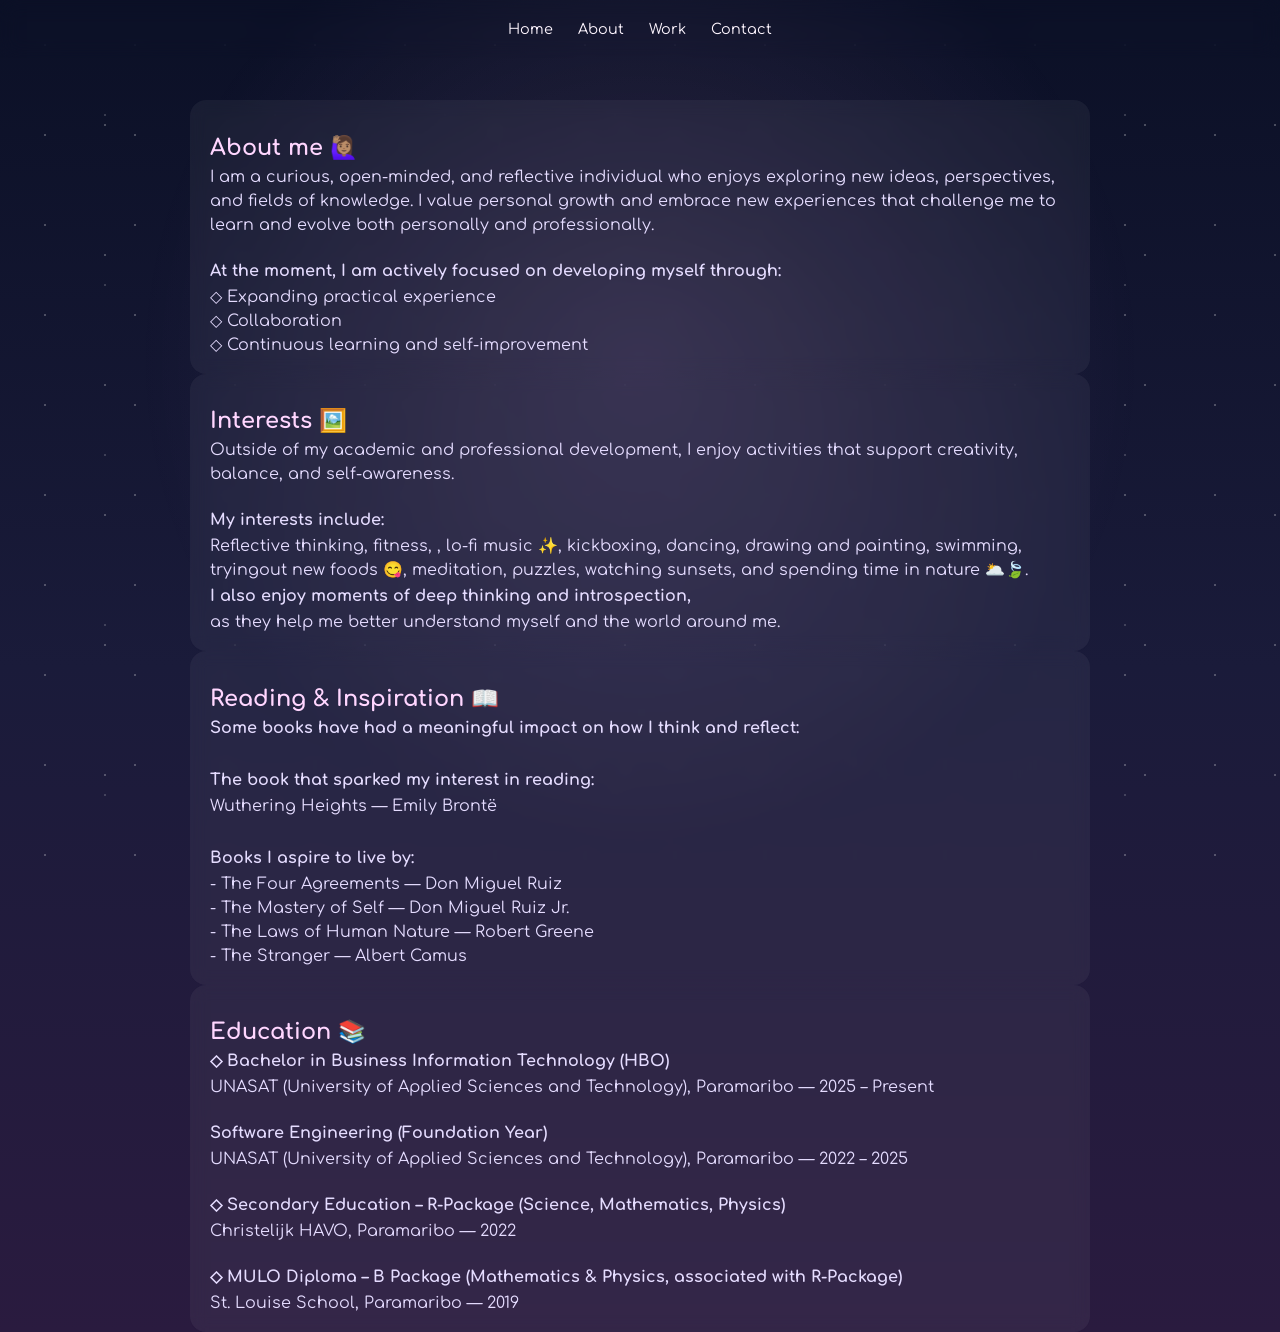
==== about.html @ 30483607 "Test update" ====
<!-- about page of the portfolio website -->
<!DOCTYPE html>
<html lang="en">
<head>
  <meta charset="UTF-8"/>
  <meta name="viewport" content="width=device-width, initial-scale=1.0"/>

  <title>About Julisha</title>

  <link rel="stylesheet" href="css/main.css"/>
</head>
<body>

  <nav>
    <ul>
      <li><a href="index.html">Home</a></li>
      <li><a href="about.html">About</a></li>
      <li><a href="work.html">Work</a></li>
      <li><a href="contact.html">Contact</a></li>
    </ul>
  </nav>

  <main class="page-content">

    <section class="section">
      <h2>About me 🙋🏽‍♀️</h2>

      <p>
        I am a curious, open-minded, and reflective individual 
        who enjoys exploring new ideas, perspectives, and fields of 
        knowledge. I value personal growth and embrace new experiences 
        that challenge me to learn and evolve both personally and professionally.
      </p>

      <br>

      <p><strong>At the moment, I am actively focused on developing myself through:</strong></p>
      <p>
        ◇ Expanding practical experience<br>
        ◇ Collaboration<br>
        ◇ Continuous learning and self-improvement
      </p>
    </section>


    <section class="section">

      <h2>Interests 🖼️</h2>

      <p>
        Outside of my academic and professional development, 
        I enjoy activities that support creativity, balance, and self-awareness. 
        </p>
      <br>
        <p><strong>My interests include:</strong></p>
        <p>
        Reflective thinking, fitness, , lo-fi music ✨, kickboxing, dancing, 
        drawing and painting, swimming, tryingout new foods 😋, meditation, 
        puzzles, watching sunsets, and spending time in nature 🌥️🍃. <br>
        </p>
       <p><strong>I also enjoy moments of deep thinking and introspection, </strong></p>
       <p>as they help me better understand myself and the world around me.
      </p>

    </section>
<section class="section">

      <h2>Reading & Inspiration 📖</h2>
      
      <p><strong>Some books have had a meaningful impact on how I think and reflect:</strong></p>
<p> <br>
       <p><strong>The book that sparked my interest in reading:</strong></p>
        <p>Wuthering Heights — Emily Brontë</p>
<p>  <br>
      <p><strong>Books I aspire to live by:</strong></p>
        <p> 
        - The Four Agreements — Don Miguel Ruiz<br>
        - The Mastery of Self — Don Miguel Ruiz Jr.<br>
        - The Laws of Human Nature — Robert Greene<br>
        - The Stranger — Albert Camus
    </p>
    </section>


    <section class="section">

      <h2>Education 📚</h2>

      <p><strong>◇ Bachelor in Business Information Technology (HBO)</strong></p>
       <p>UNASAT (University of Applied Sciences and Technology), Paramaribo — 2025 – Present</p>
       
      <br>
      <p><strong>Software Engineering (Foundation Year)</strong></p>
        <p>UNASAT (University of Applied Sciences and Technology), Paramaribo — 2022 – 2025</p>

      <br>

      <p><strong>◇ Secondary Education – R-Package (Science, Mathematics, Physics)</strong></p>
      <p>Christelijk HAVO, Paramaribo — 2022</p>

      <br>

      <p><strong>◇ MULO Diploma – B Package (Mathematics & Physics, associated with R-Package)</strong></p>
      <p>St. Louise School, Paramaribo — 2019</p>

    </section>

  </main>

  <script src="js/script.js"></script>
</body>
</html>
---- css/main.css ----
@import url('https://fonts.googleapis.com/css2?family=Comfortaa:wght@300;400;500;600&display=swap');

/* =========================
   GLOBAL RESET + BODY
   ========================= */
* {
  box-sizing: border-box;
}

body {
  margin: 0;
  font-family: 'Comfortaa', sans-serif;
  color: #fef6ff;
  background: linear-gradient(180deg, #0b1026, #1a1b3a, #2a1b3f);
  min-height: 100vh;
  position: relative;
}

/* =========================
   BACKGROUND EFFECT
   ========================= */
body::before {
  content: "";
  position: fixed;
  inset: 0;
  background-image:
    radial-gradient(white 1px, transparent 1px),
    radial-gradient(white 1px, transparent 1px),
    radial-gradient(rgba(255,255,255,0.7) 1px, transparent 1px);
  background-size: 90px 90px, 130px 130px, 170px 170px;
  background-position: 0 0, 40px 60px, 20px 30px;
  opacity: 0.25;
  z-index: -1;
}

body::after {
  content: "";
  position: fixed;
  inset: 0;
  background: radial-gradient(circle at 50% 40%, rgba(255, 182, 255, 0.12), transparent 60%);
  z-index: -1;
}

/* =========================
   NAVBAR
   ========================= */
nav {
  width: 100%;
  padding: 20px;
  position: fixed;
  top: 0;
  backdrop-filter: blur(10px);
}

nav ul {
  display: flex;
  justify-content: center;
  gap: 25px;
  list-style: none;
  margin: 0;
  padding: 0;
}

nav a {
  text-decoration: none;
  color: #fef6ff;
  font-size: 0.9rem;
  transition: 0.3s;
}

nav a:hover {
  color: #ffd6ff;
}

/* =========================
   HERO (HOME)
   ========================= */
.hero {
  min-height: 60vh;
  display: flex;
  flex-direction: column;
  justify-content: center;
  align-items: center;
  text-align: center;
  padding: 20px;
}

h1 {
  font-size: 1.8rem;
  text-shadow: 0 0 10px rgba(255, 200, 255, 0.2);
}

.hero p {
  font-size: 1.3rem;
  color: #bcd4ff;
}

.profile-pic {
  width: 180px;
  height: 180px;
  object-fit: cover;
  border-radius: 50%;
  margin-top: 10px;
  border: 3px solid rgba(255,255,255,0.3);
  box-shadow: 0 0 25px rgba(255,255,255,0.15);
}

/* =========================
   SHARED SECTION STYLE
   ========================= */
.section {
  max-width: 900px;
  margin: auto;
  padding: 15px 20px;
  background: rgba(255, 255, 255, 0.05);
  backdrop-filter: blur(8px);
  border-radius: 16px;
  transition: 0.3s ease;
}

.section:hover {
  transform: translateY(-2px);
}

h2 {
  font-size: 1.4rem;
  margin-bottom: 4px;
  color: #ffd6ff;
}

.section p {
  line-height: 1.5;
  margin: 2px 0;
  color: #e5dcff;
}

/* =========================
   SKILLS
   ========================= */
.skills {
  display: flex;
  flex-wrap: wrap;
  gap: 15px;
}

.skills span {
  padding: 12px 20px;
  background: rgba(255,255,255,0.08);
  border-radius: 30px;
  backdrop-filter: blur(8px);
}

/* =========================
   LINKS
   ========================= */
a {
  color: #23e69b;
  text-decoration: none;
  transition: 0.3s ease;
}

a:hover {
  color: #ffffff;
}

/* =========================
   GLOBAL PAGE OFFSET
   ========================= */
.page-content {
  padding-top: 100px;
}

/* =========================
   MOBILE
   ========================= */
@media (max-width: 768px) {
  h1 { font-size: 1.5rem; }
  .hero p { font-size: 1rem; }
  .profile-pic { width: 140px; height: 140px; }
  nav ul { gap: 15px; }
  h2 { font-size: 1.2rem; }
}
.hero h1 {
  margin-bottom: 2px;
}

.hero p {
  margin: 2px 0;
}

/* =========================
   LISTS INSIDE SECTIONS
   ========================= */
.section ul {
  margin: 8px 0 18px 18px;
  padding: 0;
  line-height: 1.6;
  color: #e5dcff;
}
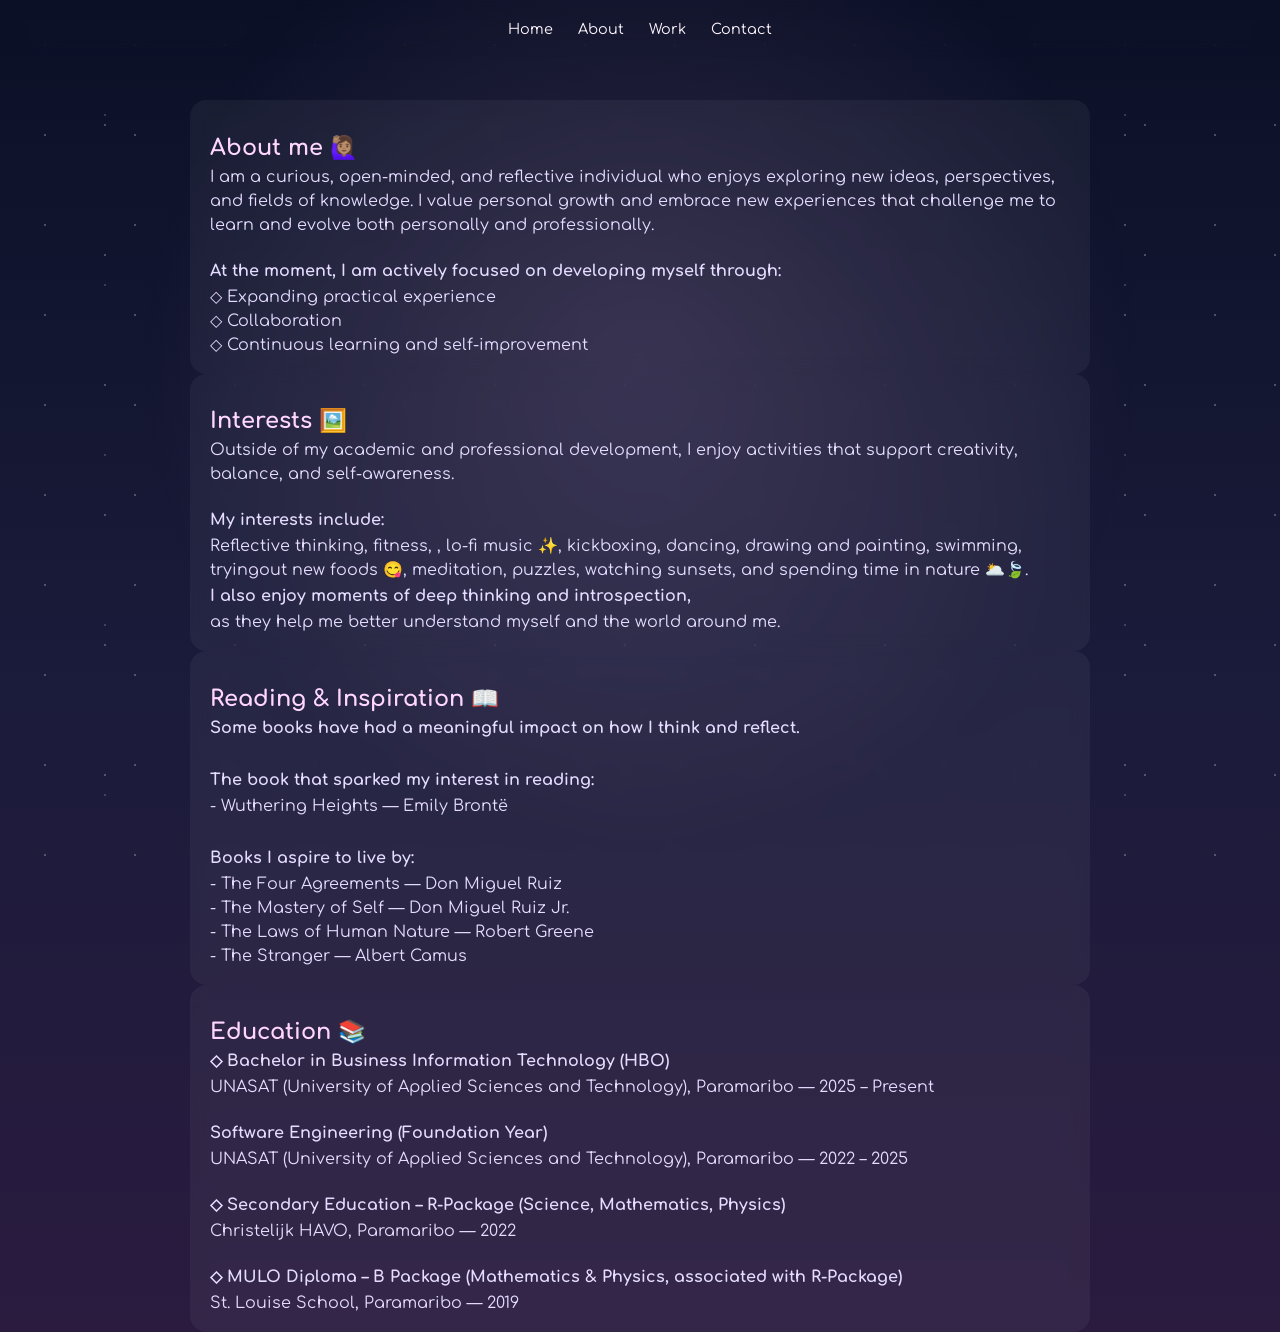
==== commit 8a99d553: "Test update" ====
--- a/about.html
+++ b/about.html
@@ -67,10 +67,10 @@
 
       <h2>Reading & Inspiration 📖</h2>
       
-      <p><strong>Some books have had a meaningful impact on how I think and reflect:</strong></p>
+      <p><strong>Some books have had a meaningful impact on how I think and reflect.</strong></p>
 <p> <br>
        <p><strong>The book that sparked my interest in reading:</strong></p>
-        <p>Wuthering Heights — Emily Brontë</p>
+        <p>- Wuthering Heights — Emily Brontë</p>
 <p>  <br>
       <p><strong>Books I aspire to live by:</strong></p>
         <p> 
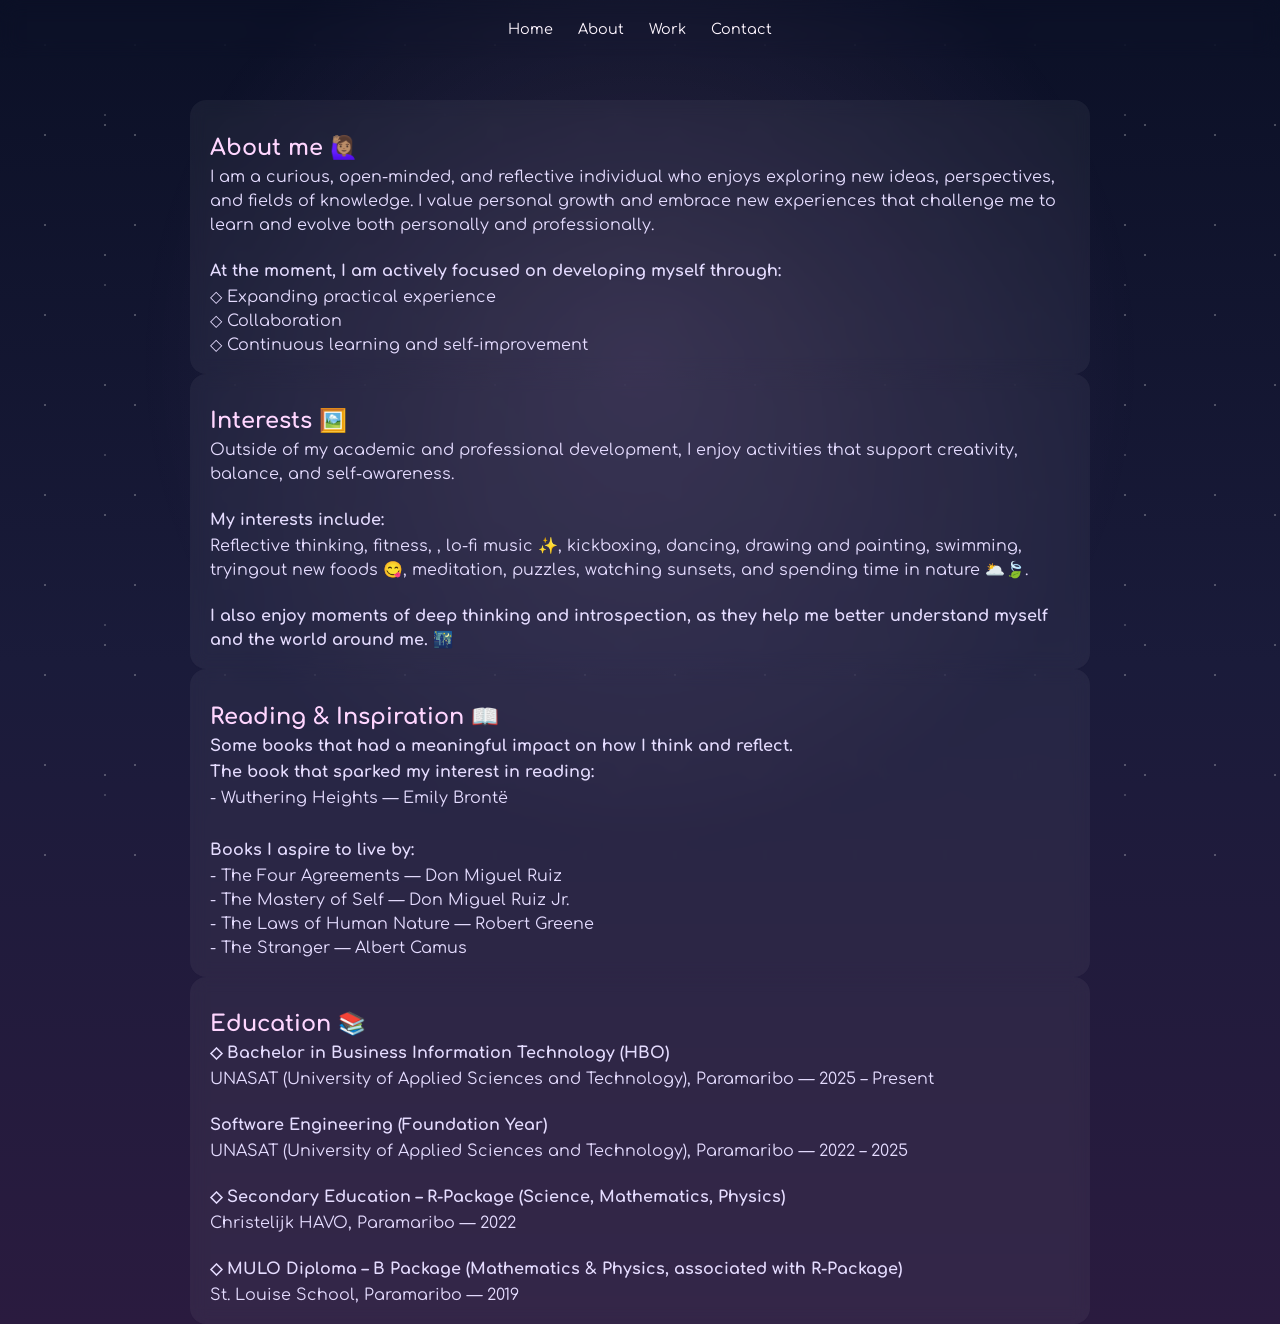
==== commit b067f400: "Test update" ====
--- a/about.html
+++ b/about.html
@@ -57,9 +57,10 @@
         Reflective thinking, fitness, , lo-fi music ✨, kickboxing, dancing, 
         drawing and painting, swimming, tryingout new foods 😋, meditation, 
         puzzles, watching sunsets, and spending time in nature 🌥️🍃. <br>
-        </p>
-       <p><strong>I also enjoy moments of deep thinking and introspection, </strong></p>
-       <p>as they help me better understand myself and the world around me.
+        </p> <br>
+       <p><strong>I also enjoy moments of deep thinking and introspection,
+        as they help me better understand myself and the world around me. 🌃</strong></p>
+      
       </p>
 
     </section>
@@ -67,8 +68,7 @@
 
       <h2>Reading & Inspiration 📖</h2>
       
-      <p><strong>Some books have had a meaningful impact on how I think and reflect.</strong></p>
-<p> <br>
+      <p><strong>Some books that had a meaningful impact on how I think and reflect.</strong></p>
        <p><strong>The book that sparked my interest in reading:</strong></p>
         <p>- Wuthering Heights — Emily Brontë</p>
 <p>  <br>
--- a/css/main.css
+++ b/css/main.css
@@ -1,3 +1,7 @@
+/* =========================
+ main css file for the portfolio website
+=========================*/
+
 @import url('https://fonts.googleapis.com/css2?family=Comfortaa:wght@300;400;500;600&display=swap');
 
 /* =========================
@@ -128,6 +132,15 @@
   color: #ffd6ff;
 }
 
+/* ADDED H3 */
+h3 {
+  font-size: 1.0rem;       /* same feel as h2 */
+  margin-bottom: 4px;
+  color: #ffd6ff;          /* same accent as h2 */
+  font-weight: 100;        /* thicker highlight */
+  text-shadow: 0 0 8px rgba(255, 214, 255, 0.15);
+}
+
 .section p {
   line-height: 1.5;
   margin: 2px 0;
@@ -180,6 +193,7 @@
   nav ul { gap: 15px; }
   h2 { font-size: 1.2rem; }
 }
+
 .hero h1 {
   margin-bottom: 2px;
 }
@@ -197,3 +211,4 @@
   line-height: 1.6;
   color: #e5dcff;
 }
+
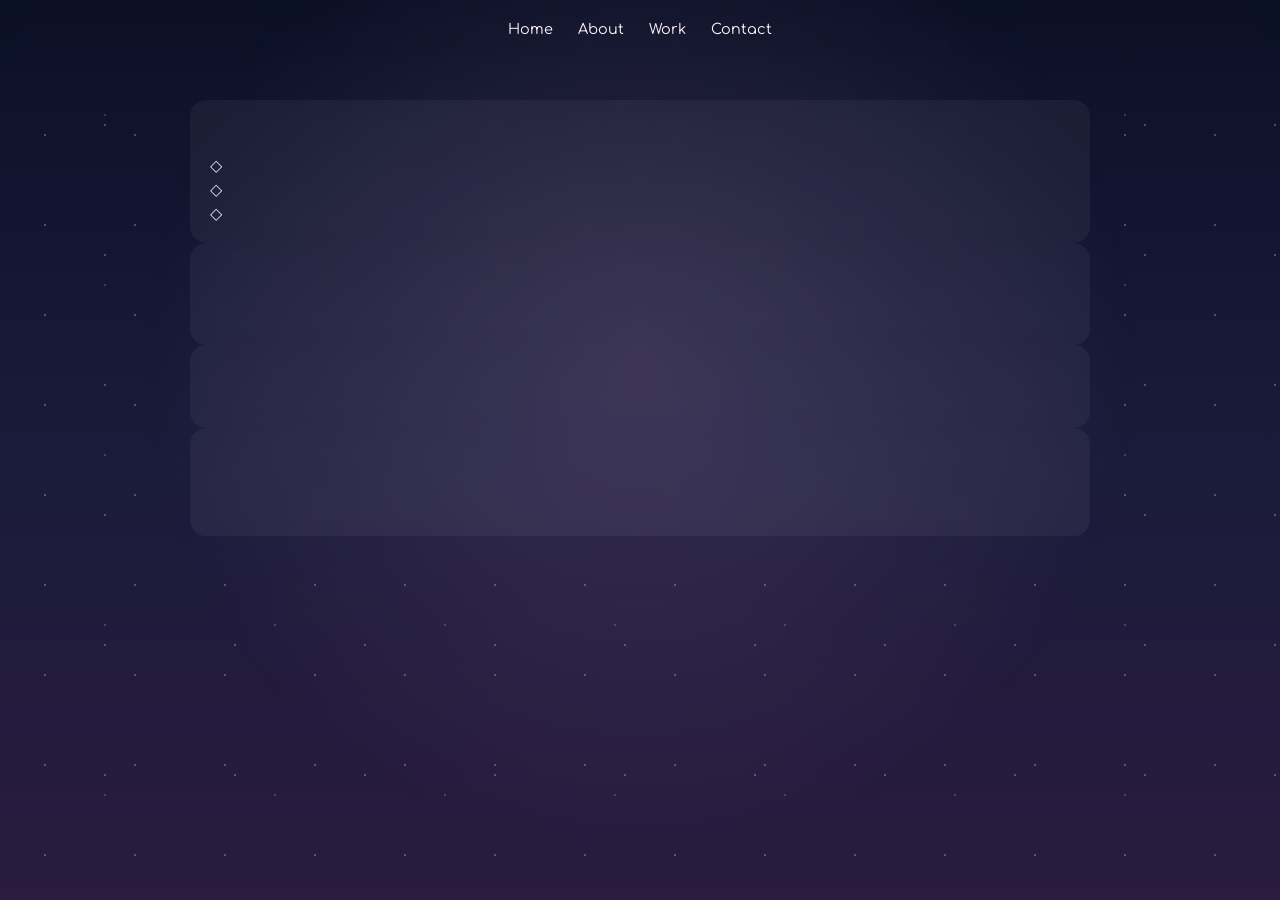
==== commit 0ea55ebf: "Test update" ====
--- a/about.html
+++ b/about.html
@@ -23,86 +23,171 @@
   <main class="page-content">
 
     <section class="section">
-      <h2>About me 🙋🏽‍♀️</h2>
+      <h2 data-en="About me 🙋🏽‍♀️" data-nl="Over mij 🙋🏽‍♀️"></h2>
 
-      <p>
-        I am a curious, open-minded, and reflective individual 
+      <p
+        data-en="I am a curious, open-minded, and reflective individual 
         who enjoys exploring new ideas, perspectives, and fields of 
         knowledge. I value personal growth and embrace new experiences 
-        that challenge me to learn and evolve both personally and professionally.
-      </p>
+        that challenge me to learn and evolve both personally and professionally." 
+
+        data-nl="Ik ben een nieuwsgierig, open-minded en reflectief persoon 
+        die graag nieuwe ideeën, perspectieven en kennisgebieden verkent. 
+        Ik hecht veel waarde aan persoonlijke groei en sta open voor nieuwe ervaringen 
+        die mij uitdagen om zowel persoonlijk als professioneel te leren en te groeien."
+      ></p>
 
       <br>
 
-      <p><strong>At the moment, I am actively focused on developing myself through:</strong></p>
       <p>
-        ◇ Expanding practical experience<br>
-        ◇ Collaboration<br>
-        ◇ Continuous learning and self-improvement
-      </p>
+        <strong data-en= "At the moment, I am actively focused on developing myself through:"
+                data-nl="Op dit moment ben ik actief bezig met mijn persoonlijke ontwikkeling door middel van:"
+        ></strong></p>
+      <p>
+
+  ◇ <span data-en="Expanding practical experience" data-nl="Het uitbreiden van praktische ervaring"></span><br>
+  ◇ <span data-en="Collaboration" data-nl="Samenwerking"></span><br>
+  ◇ <span data-en="Continuous learning and self-improvement" data-nl="Continu leren en zelfverbetering"></span>
+</p>
     </section>
 
 
     <section class="section">
 
-      <h2>Interests 🖼️</h2>
+      <h2 data-en="Interests 🖼️" data-nl="Interesses 🖼️"></h2>
 
-      <p>
-        Outside of my academic and professional development, 
-        I enjoy activities that support creativity, balance, and self-awareness. 
-        </p>
+      <p
+        data-en="Outside of my academic and professional development, 
+        I enjoy activities that support creativity, balance, and self-awareness."
+
+        data-nl="Buiten mijn academische en professionele ontwikkeling, 
+        geniet ik van activiteiten die creativiteit, balans en zelfbewustheid ondersteunen."
+      ></p>
       <br>
-        <p><strong>My interests include:</strong></p>
-        <p>
-        Reflective thinking, fitness, , lo-fi music ✨, kickboxing, dancing, 
-        drawing and painting, swimming, tryingout new foods 😋, meditation, 
-        puzzles, watching sunsets, and spending time in nature 🌥️🍃. <br>
-        </p> <br>
-       <p><strong>I also enjoy moments of deep thinking and introspection,
-        as they help me better understand myself and the world around me. 🌃</strong></p>
+        <h3 data-en="My interests include:" data-nl="Mijn interesses zijn:"></h3>
+        <p
+         data-en="Reflective thinking, fitness, lo-fi music ✨, kickboxing, dancing, drawing and painting, 
+         swimming, trying out new foods 😋, meditation, puzzles, watching sunsets, and 
+         spending time in nature 🌥️🍃."
+  
+         data-nl="Reflectief denken, fitness, lo-fi muziek ✨, kickboksen, dansen, tekenen en schilderen,
+         zwemmen, nieuwe gerechten uitproberen 😋, meditatie, puzzels, genieten van zonsondergangen en tijd 
+         doorbrengen in de natuur 🌥️🍃."
+     ></p>
+
+    <br>
+  <p>
+  <strong
+    data-en="I also enjoy moments of deep thinking and introspection, 
+    as they help me better understand myself and the world around me. 🌃"
+
+    data-nl="Ik geniet ook van momenten van diep nadenken en zelfreflectie, 
+    omdat deze mij helpen mezelf en de wereld om mij heen beter te begrijpen. 🌃"
+  ></strong>
+</p>
       
       </p>
 
     </section>
 <section class="section">
 
-      <h2>Reading & Inspiration 📖</h2>
+      <h2 data-en="Reading & Inspiration 📖" data-nl="Lezen & Inspiratie 📖"></h2>
       
-      <p><strong>Some books that had a meaningful impact on how I think and reflect.</strong></p>
-       <p><strong>The book that sparked my interest in reading:</strong></p>
-        <p>- Wuthering Heights — Emily Brontë</p>
-<p>  <br>
-      <p><strong>Books I aspire to live by:</strong></p>
-        <p> 
-        - The Four Agreements — Don Miguel Ruiz<br>
-        - The Mastery of Self — Don Miguel Ruiz Jr.<br>
-        - The Laws of Human Nature — Robert Greene<br>
-        - The Stranger — Albert Camus
-    </p>
+      <p
+  data-en="Some books that had a meaningful impact on how I think and reflect."
+  data-nl="Enkele boeken die een betekenisvolle invloed hebben gehad op mijn manier van denken en reflecteren."
+></p>
+
+<p
+  data-en="The book that sparked my interest in reading:"
+  data-nl="Het boek dat mijn interesse in lezen heeft aangewakkerd:"
+></p>
+
+<p>
+  <span data-en="- Wuthering Heights — Emily Brontë"
+        data-nl="- Wuthering Heights — Emily Brontë"></span>
+</p>
+
+<br>
+
+<h3
+  data-en="Books I aspire to live by:"
+  data-nl="Boeken die ik probeer te integreren in mijn leven:"
+></h3>
+
+<p>
+  <span data-en="- The Four Agreements — Don Miguel Ruiz<br>"
+        data-nl="- The Four Agreements — Don Miguel Ruiz<br>"></span>
+
+  <span data-en="- The Mastery of Self — Don Miguel Ruiz Jr.<br>"
+        data-nl="- The Mastery of Self — Don Miguel Ruiz Jr.<br>"></span>
+
+  <span data-en="- The Laws of Human Nature — Robert Greene<br>"
+        data-nl="- De wetten van de menselijke natuur — Robert Greene<br>"></span>
+
+  <span data-en="- The Stranger — Albert Camus"
+        data-nl="- The Stranger — Albert Camus"></span>
+</p>
     </section>
 
 
     <section class="section">
 
-      <h2>Education 📚</h2>
+      <h2 data-en="Education 📚" data-nl="Opleidingen 📚"></h2>
 
-      <p><strong>◇ Bachelor in Business Information Technology (HBO)</strong></p>
-       <p>UNASAT (University of Applied Sciences and Technology), Paramaribo — 2025 – Present</p>
-       
-      <br>
-      <p><strong>Software Engineering (Foundation Year)</strong></p>
-        <p>UNASAT (University of Applied Sciences and Technology), Paramaribo — 2022 – 2025</p>
+      <p>
+  <strong
+    data-en="📚 Bachelor in Business Information Technology (HBO)"
+    data-nl="📚 Bachelor in Bedrijfskundige Informatica (HBO)"
+  ></strong>
+</p>
 
-      <br>
+<p
+  data-en="UNASAT (University of Applied Sciences and Technology), Paramaribo — 2025 – Present"
+  data-nl="UNASAT (University of Applied Sciences and Technology), Paramaribo — 2025 – heden"
+></p>
 
-      <p><strong>◇ Secondary Education – R-Package (Science, Mathematics, Physics)</strong></p>
-      <p>Christelijk HAVO, Paramaribo — 2022</p>
+<br>
 
-      <br>
+<p>
+  <strong
+    data-en="Software Engineering (Foundation Year)"
+    data-nl="Software Engineering (Propedeusejaar)"
+  ></strong>
+</p>
 
-      <p><strong>◇ MULO Diploma – B Package (Mathematics & Physics, associated with R-Package)</strong></p>
-      <p>St. Louise School, Paramaribo — 2019</p>
+<p
+  data-en="UNASAT (University of Applied Sciences and Technology), Paramaribo — 2022 – 2025"
+  data-nl="UNASAT (University of Applied Sciences and Technology), Paramaribo — 2022 – 2025"
+></p>
 
+<br>
+
+<p>
+  <strong
+    data-en="📗 Secondary Education – R-Package (Science, Mathematics, Physics)"
+    data-nl="📗 Voortgezet Onderwijs – R-Pakket (Natuurkunde, Wiskunde, Scheikunde)"
+  ></strong>
+</p>
+
+<p
+  data-en="Christelijk HAVO, Paramaribo — 2022"
+  data-nl="Christelijk HAVO, Paramaribo — 2022"
+></p>
+
+<br>
+
+<p>
+  <strong
+    data-en="📄 MULO Diploma – B Package (Mathematics & Physics, associated with R-Package)"
+    data-nl="📄 MULO Diploma – B-Pakket (Wiskunde & Natuurkunde, gekoppeld aan R-Pakket)"
+  ></strong>
+</p>
+
+<p
+  data-en="St. Louise School, Paramaribo — 2019"
+  data-nl="St. Louise School, Paramaribo — 2019"
+></p>
     </section>
 
   </main>
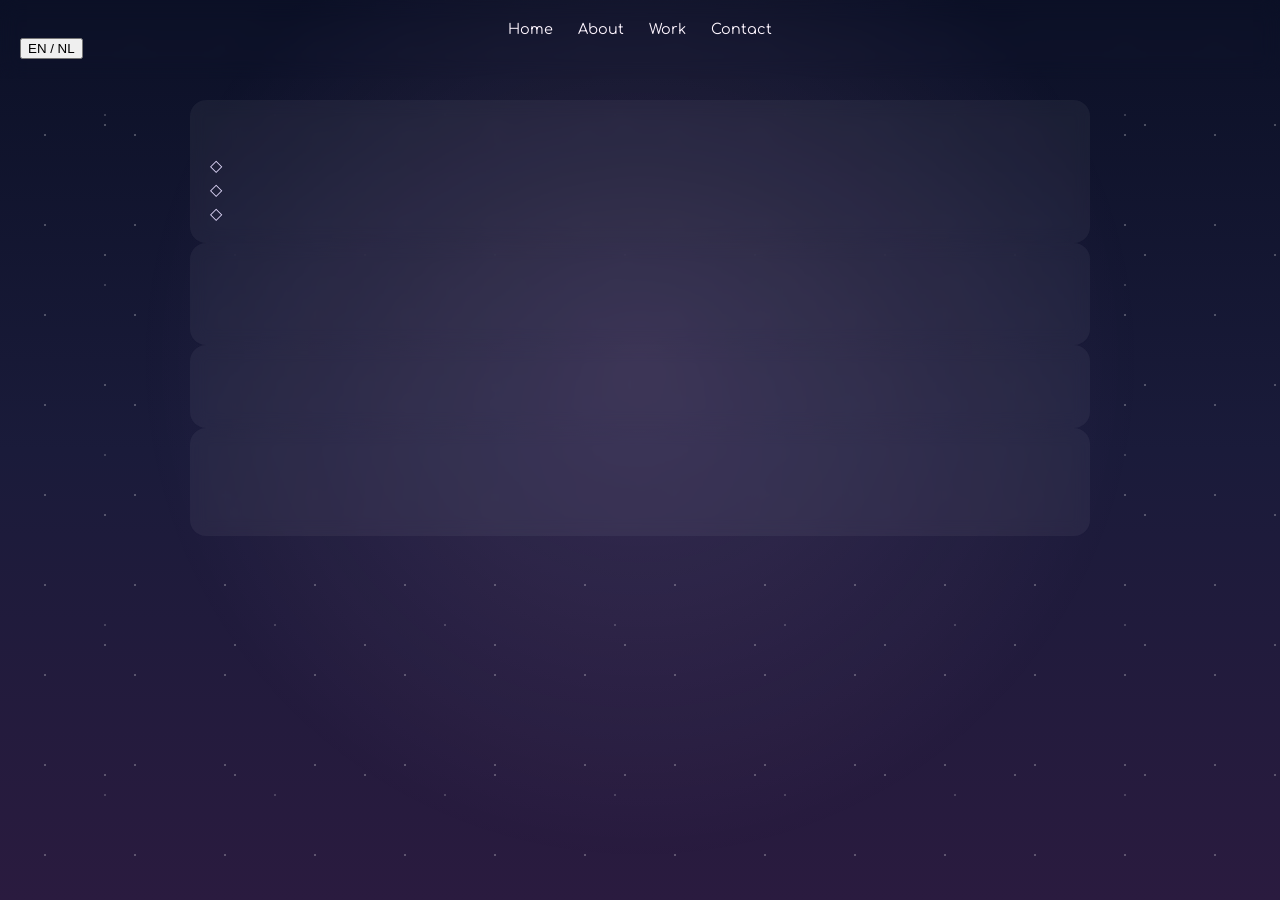
==== commit 03c606aa: "Test update" ====
--- a/about.html
+++ b/about.html
@@ -18,6 +18,9 @@
       <li><a href="work.html">Work</a></li>
       <li><a href="contact.html">Contact</a></li>
     </ul>
+
+     <!-- LANGUAGE BUTTON -->
+    <button onclick="switchLanguage()" class="lang-btn">EN / NL</button>
   </nav>
 
   <main class="page-content">
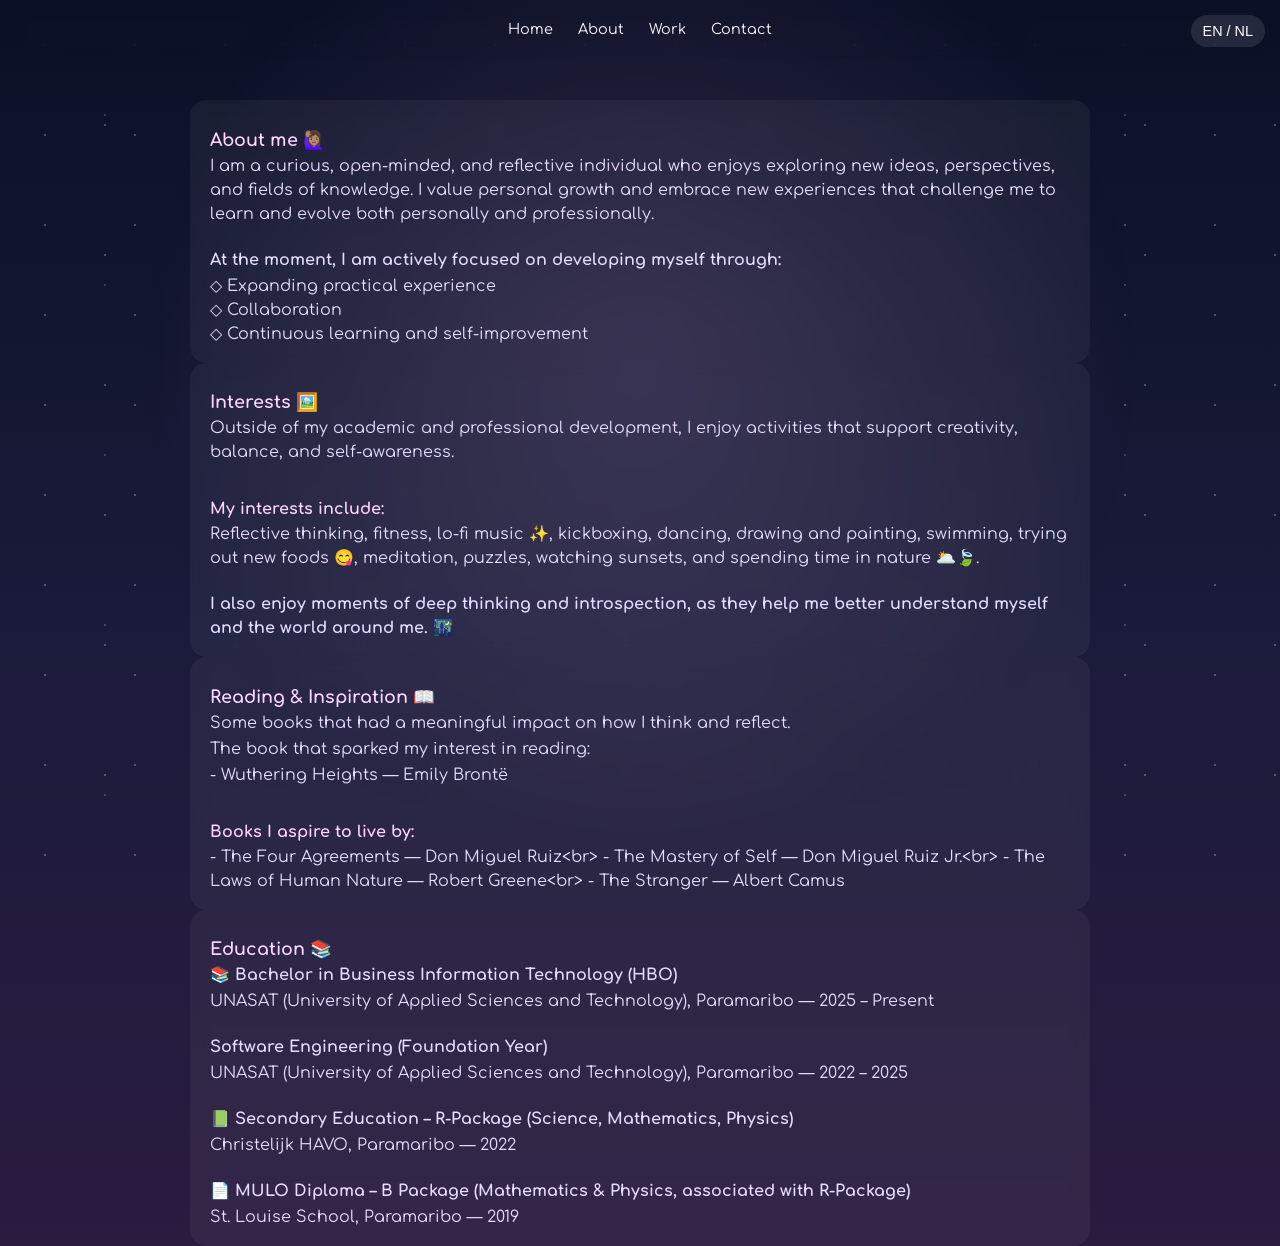
==== commit f335e7d6: "Test update" ====
--- a/about.html
+++ b/about.html
@@ -12,23 +12,26 @@
 <body>
 
   <nav>
-    <ul>
-      <li><a href="index.html">Home</a></li>
-      <li><a href="about.html">About</a></li>
-      <li><a href="work.html">Work</a></li>
-      <li><a href="contact.html">Contact</a></li>
-    </ul>
-
-     <!-- LANGUAGE BUTTON -->
-    <button onclick="switchLanguage()" class="lang-btn">EN / NL</button>
-  </nav>
-
-  <main class="page-content">
-
-    <section class="section">
-      <h2 data-en="About me 🙋🏽‍♀️" data-nl="Over mij 🙋🏽‍♀️"></h2>
-
-      <p
+  <ul>
+    <li><a href="index.html">Home</a></li>
+    <li><a href="about.html">About</a></li>
+    <li><a href="work.html">Work</a></li>
+    <li><a href="contact.html">Contact</a></li>
+  </ul>
+
+  <!-- LANGUAGE BUTTON -->
+  <button class="lang-btn" onclick="switchLanguage()">
+    EN / NL
+  </button>
+</nav>
+
+<main class="page-content">
+
+  <section class="section">
+
+    <h2 data-en="About me 🙋🏽‍♀️" data-nl="Over mij 🙋🏽‍♀️"></h2>
+
+    <p
         data-en="I am a curious, open-minded, and reflective individual 
         who enjoys exploring new ideas, perspectives, and fields of 
         knowledge. I value personal growth and embrace new experiences 
--- a/css/main.css
+++ b/css/main.css
@@ -87,6 +87,15 @@
   align-items: center;
   text-align: center;
   padding: 20px;
+  transform: translateY(20px);
+}
+
+/* HERO TITLE + LANGUAGE BUTTON */
+.hero-title {
+  display: flex;
+  flex-direction: column;
+  align-items: center;
+  gap: 12px; /* controls spacing between h1 and button */
 }
 
 h1 {
@@ -127,7 +136,7 @@
 }
 
 h2 {
-  font-size: 1.4rem;
+  font-size: 1.1rem;
   margin-bottom: 4px;
   color: #ffd6ff;
 }
@@ -137,8 +146,6 @@
   font-size: 1.0rem;       /* same feel as h2 */
   margin-bottom: 4px;
   color: #ffd6ff;          /* same accent as h2 */
-  font-weight: 100;        /* thicker highlight */
-  text-shadow: 0 0 8px rgba(255, 214, 255, 0.15);
 }
 
 .section p {
@@ -212,3 +219,26 @@
   color: #e5dcff;
 }
 
+/* =========================
+LANGUAGE SWITCHER BUTTON (ORIGINAL FIXED STYLE)
+========================= */
+
+.lang-btn {
+  position: fixed;
+  top: 15px;
+  right: 15px;
+  padding: 8px 12px;
+  border-radius: 20px;
+  border: none;
+  background: rgba(255,255,255,0.1);
+  color: white;
+  cursor: pointer;
+  backdrop-filter: blur(8px);
+  transition: 0.3s;
+  font-size: 0.9rem;
+}
+
+.lang-btn:hover {
+  background: rgba(255,255,255,0.2);
+}
+
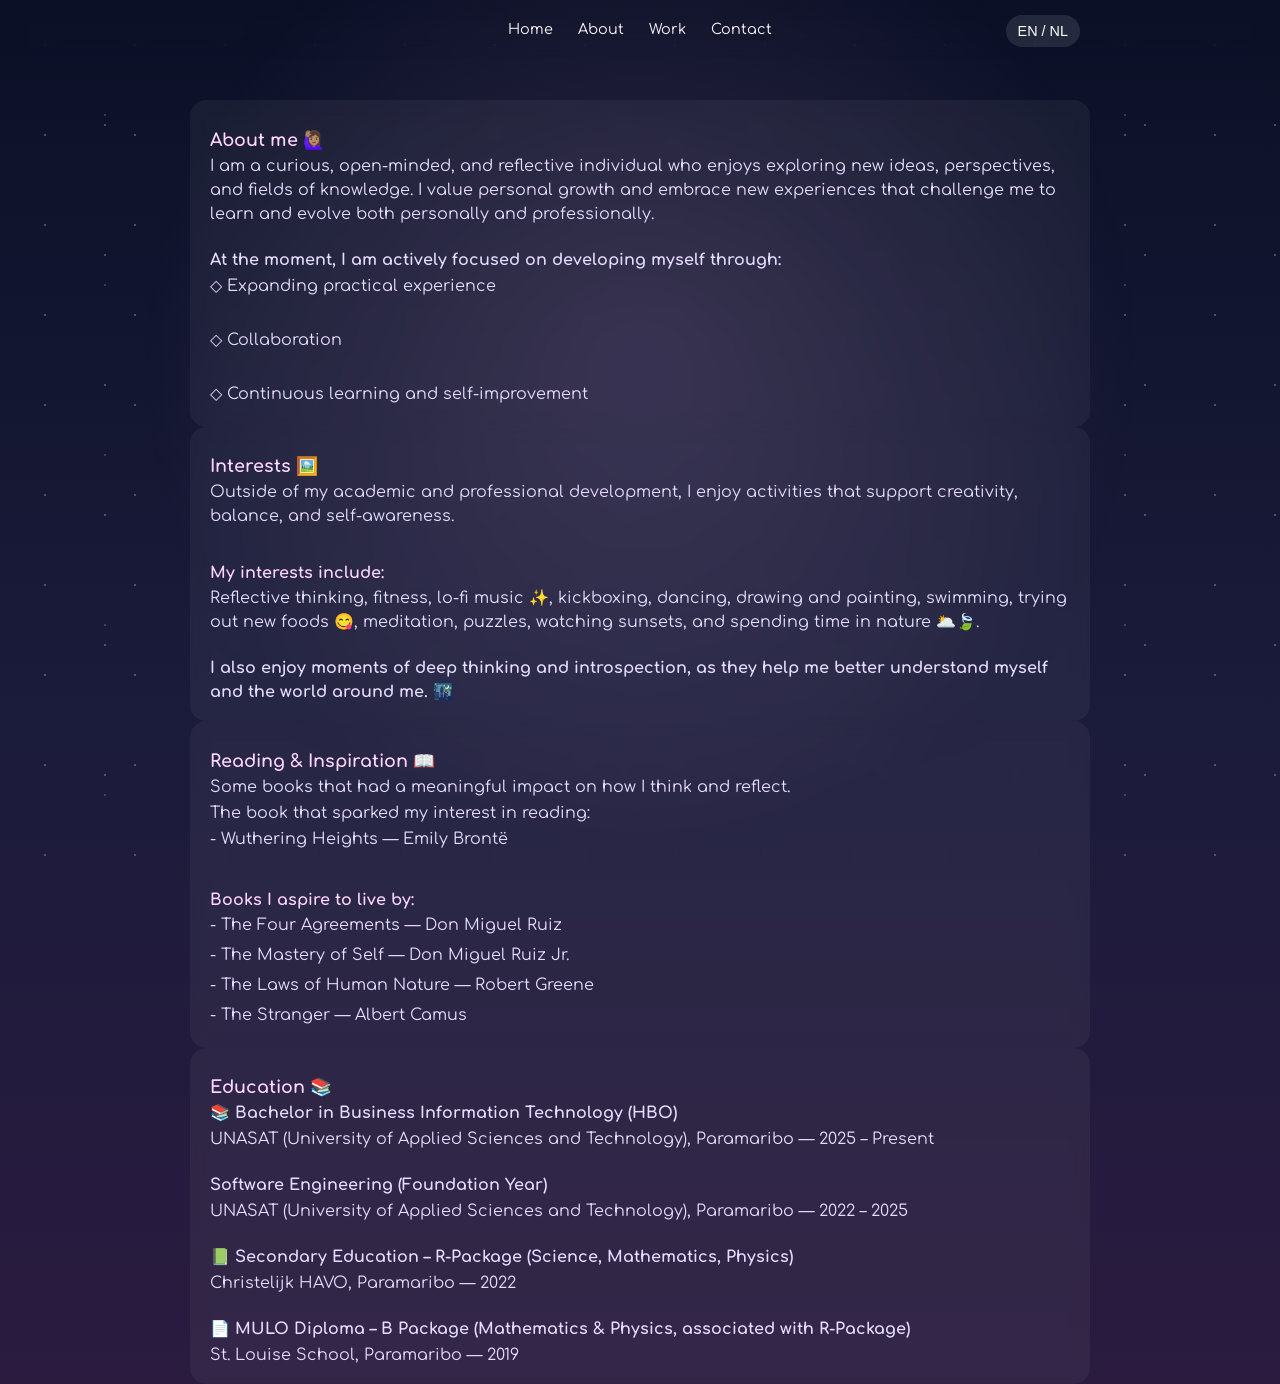
==== commit f1f3e49a: "Test update" ====
--- a/about.html
+++ b/about.html
@@ -51,9 +51,9 @@
         ></strong></p>
       <p>
 
-  ◇ <span data-en="Expanding practical experience" data-nl="Het uitbreiden van praktische ervaring"></span><br>
-  ◇ <span data-en="Collaboration" data-nl="Samenwerking"></span><br>
-  ◇ <span data-en="Continuous learning and self-improvement" data-nl="Continu leren en zelfverbetering"></span>
+   <span data-en="◇ Expanding practical experience" data-nl="Het uitbreiden van praktische ervaring"></span><br>
+   <span data-en="◇ Collaboration" data-nl="Samenwerking"></span><br>
+   <span data-en="◇ Continuous learning and self-improvement" data-nl="Continu leren en zelfverbetering"></span>
 </p>
     </section>
 
@@ -122,14 +122,14 @@
 ></h3>
 
 <p>
-  <span data-en="- The Four Agreements — Don Miguel Ruiz<br>"
-        data-nl="- The Four Agreements — Don Miguel Ruiz<br>"></span>
-
-  <span data-en="- The Mastery of Self — Don Miguel Ruiz Jr.<br>"
-        data-nl="- The Mastery of Self — Don Miguel Ruiz Jr.<br>"></span>
-
-  <span data-en="- The Laws of Human Nature — Robert Greene<br>"
-        data-nl="- De wetten van de menselijke natuur — Robert Greene<br>"></span>
+  <span data-en="- The Four Agreements — Don Miguel Ruiz"
+        data-nl="- The Four Agreements — Don Miguel Ruiz"></span>
+
+  <span data-en="- The Mastery of Self — Don Miguel Ruiz Jr."
+        data-nl="- The Mastery of Self — Don Miguel Ruiz Jr."></span>
+
+  <span data-en="- The Laws of Human Nature — Robert Greene"
+        data-nl="- De wetten van de menselijke natuur — Robert Greene"></span>
 
   <span data-en="- The Stranger — Albert Camus"
         data-nl="- The Stranger — Albert Camus"></span>
--- a/css/main.css
+++ b/css/main.css
@@ -130,6 +130,9 @@
   border-radius: 16px;
   transition: 0.3s ease;
 }
+.art-gallery {
+  margin-top: 25px;
+}
 
 .section:hover {
   transform: translateY(-2px);
@@ -152,6 +155,10 @@
   line-height: 1.5;
   margin: 2px 0;
   color: #e5dcff;
+}
+.section p span {
+  display: block;
+  margin-bottom: 6px;
 }
 
 /* =========================
@@ -226,7 +233,7 @@
 .lang-btn {
   position: fixed;
   top: 15px;
-  right: 15px;
+  right: 200px;
   padding: 8px 12px;
   border-radius: 20px;
   border: none;
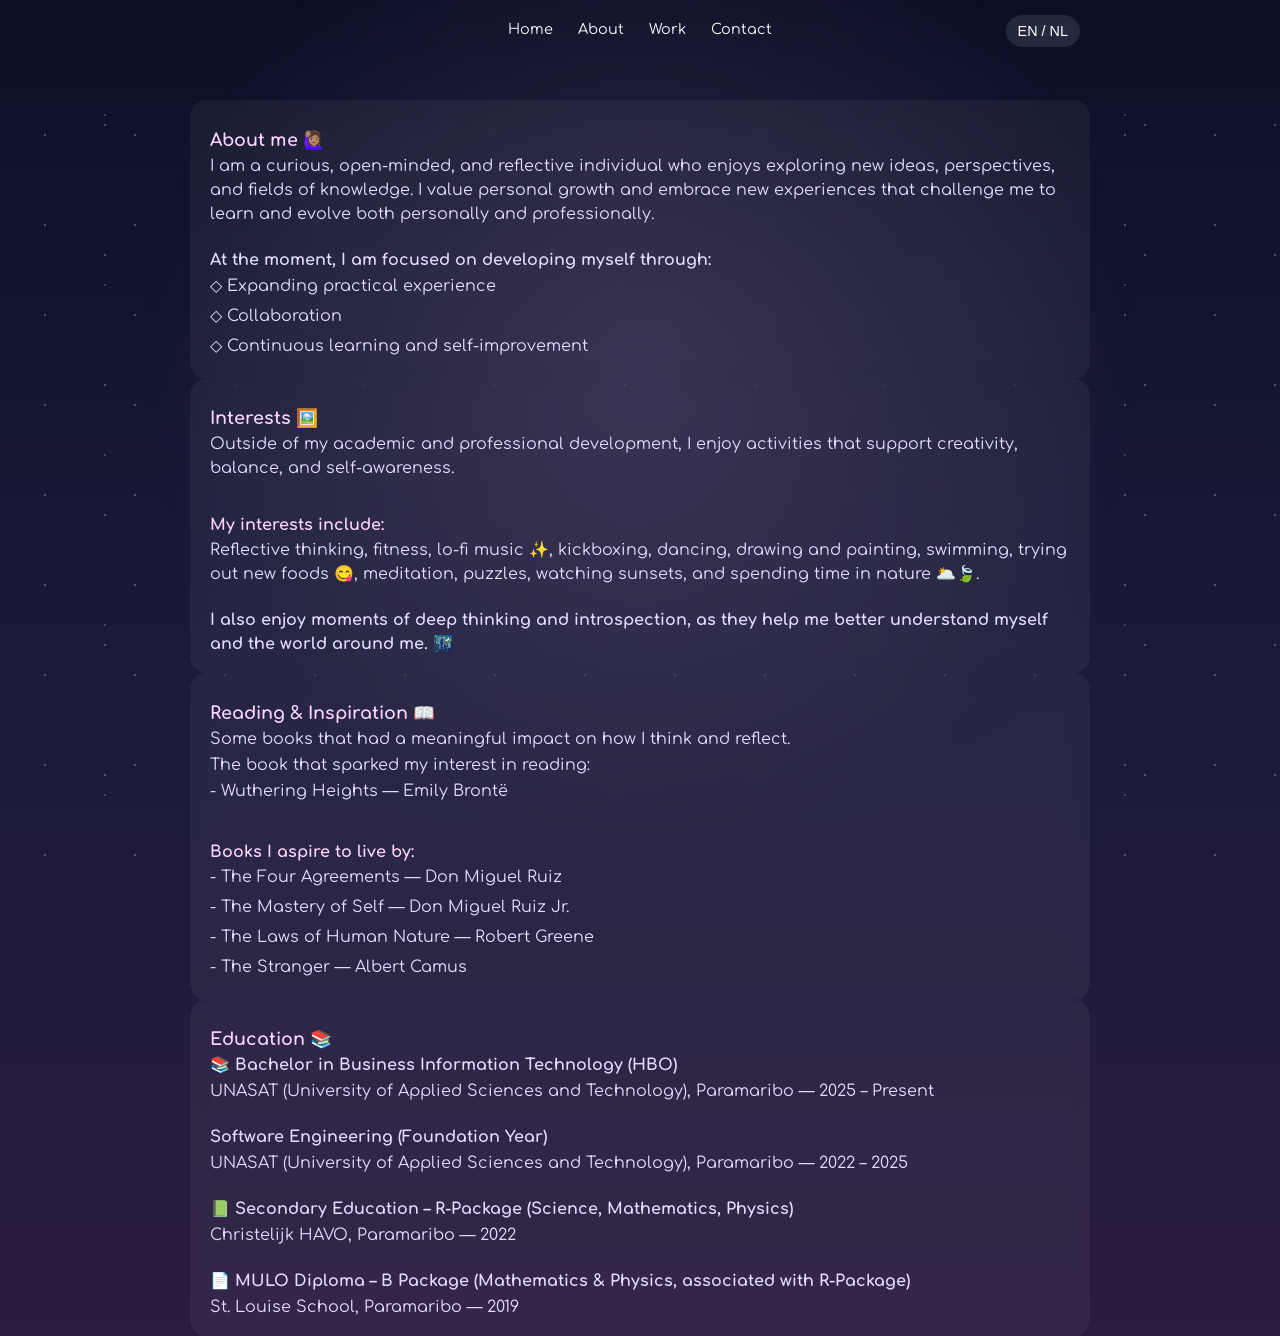
==== commit 1bb39473: "Test update" ====
--- a/about.html
+++ b/about.html
@@ -46,14 +46,14 @@
       <br>
 
       <p>
-        <strong data-en= "At the moment, I am actively focused on developing myself through:"
-                data-nl="Op dit moment ben ik actief bezig met mijn persoonlijke ontwikkeling door middel van:"
+        <strong data-en= "At the moment, I am focused on developing myself through:"
+                data-nl="Op dit moment ben ik bezig met mijn persoonlijke ontwikkeling door middel van:"
         ></strong></p>
       <p>
 
-   <span data-en="◇ Expanding practical experience" data-nl="Het uitbreiden van praktische ervaring"></span><br>
-   <span data-en="◇ Collaboration" data-nl="Samenwerking"></span><br>
-   <span data-en="◇ Continuous learning and self-improvement" data-nl="Continu leren en zelfverbetering"></span>
+   <span data-en="◇ Expanding practical experience" data-nl="◇ Het uitbreiden van praktische ervaring"></span>
+   <span data-en="◇ Collaboration" data-nl="◇ Samenwerking"></span>
+   <span data-en="◇ Continuous learning and self-improvement" data-nl=" ◇Continu leren en zelfverbetering"></span>
 </p>
     </section>
 
